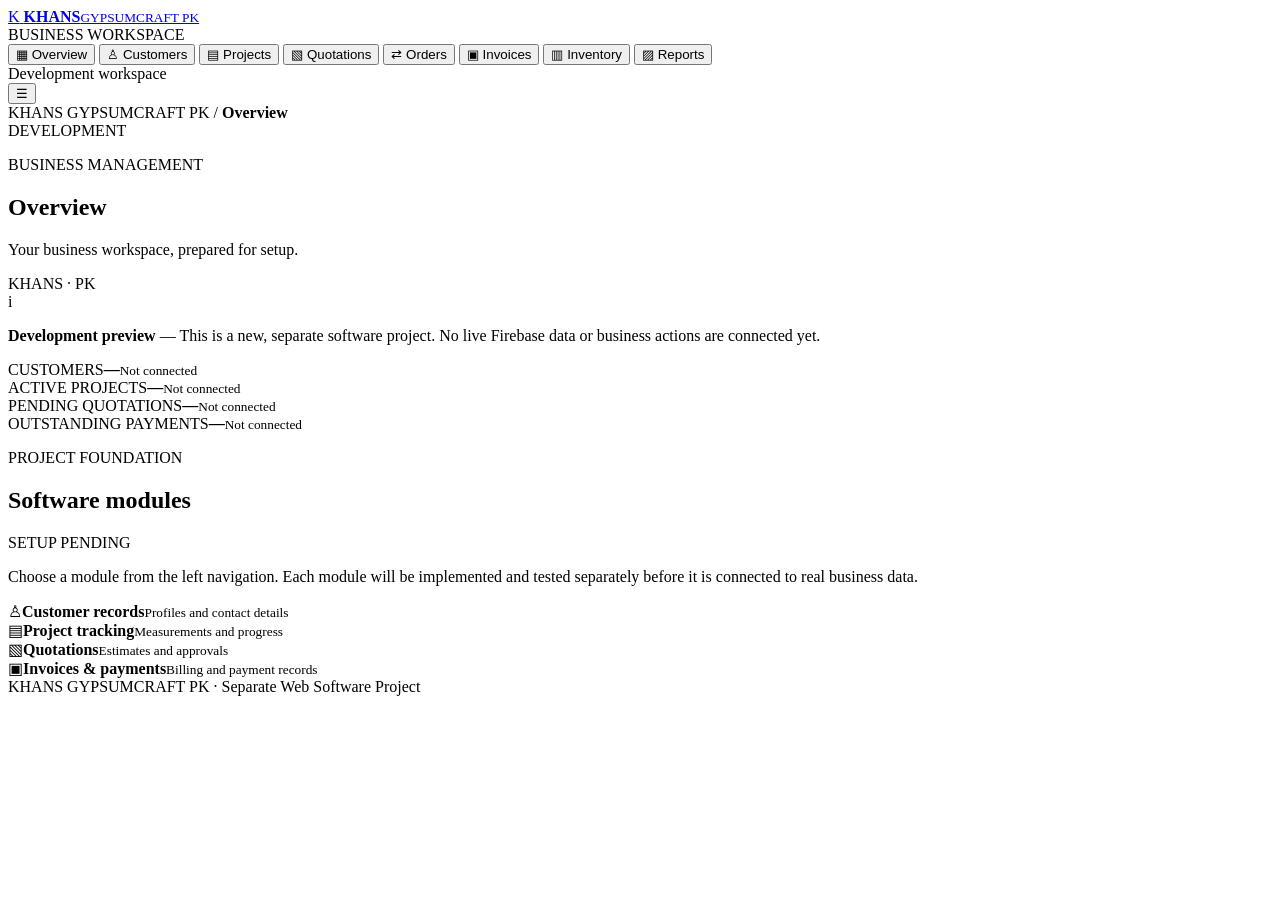
==== website-software/index.html @ 2fd50f18 "Add isolated web software dashboard shell" ====
<!doctype html>
<html lang="en">
<head>
  <meta charset="utf-8">
  <meta name="viewport" content="width=device-width,initial-scale=1">
  <meta name="theme-color" content="#171a21">
  <meta name="description" content="KHANS GYPSUMCRAFT PK business management software">
  <title>KHANS GYPSUMCRAFT PK — Business Software</title>
  <link rel="stylesheet" href="./styles.css">
</head>
<body>
  <div class="app-shell">
    <aside class="sidebar" id="sidebar">
      <a class="brand" href="./index.html" aria-label="KHANS GYPSUMCRAFT PK software home">
        <span class="brand-mark">K</span>
        <span><strong>KHANS</strong><small>GYPSUMCRAFT PK</small></span>
      </a>
      <div class="workspace-label">BUSINESS WORKSPACE</div>
      <nav class="navigation" aria-label="Main navigation">
        <button class="nav-item active" data-page="overview"><span>▦</span> Overview</button>
        <button class="nav-item" data-page="customers"><span>♙</span> Customers</button>
        <button class="nav-item" data-page="projects"><span>▤</span> Projects</button>
        <button class="nav-item" data-page="quotations"><span>▧</span> Quotations</button>
        <button class="nav-item" data-page="orders"><span>⇄</span> Orders</button>
        <button class="nav-item" data-page="invoices"><span>▣</span> Invoices</button>
        <button class="nav-item" data-page="inventory"><span>▥</span> Inventory</button>
        <button class="nav-item" data-page="reports"><span>▨</span> Reports</button>
      </nav>
      <div class="sidebar-footer">
        <span class="status-dot"></span>
        Development workspace
      </div>
    </aside>

    <main class="main-content">
      <header class="topbar">
        <button class="menu-button" id="menuButton" aria-label="Toggle navigation">☰</button>
        <div class="breadcrumb">KHANS GYPSUMCRAFT PK <span>/</span> <strong id="breadcrumbPage">Overview</strong></div>
        <div class="topbar-right"><span class="environment-tag">DEVELOPMENT</span></div>
      </header>

      <section class="page-content">
        <div class="page-heading">
          <div>
            <p class="eyebrow">BUSINESS MANAGEMENT</p>
            <h1 id="pageTitle">Overview</h1>
            <p class="subtitle" id="pageSubtitle">Your business workspace, prepared for setup.</p>
          </div>
          <div class="date-chip">KHANS · PK</div>
        </div>

        <div class="notice">
          <span class="notice-icon">i</span>
          <p><strong>Development preview</strong> — This is a new, separate software project. No live Firebase data or business actions are connected yet.</p>
        </div>

        <div class="metric-grid" id="overviewMetrics">
          <article class="metric-card"><span class="metric-label">CUSTOMERS</span><strong>—</strong><small>Not connected</small></article>
          <article class="metric-card"><span class="metric-label">ACTIVE PROJECTS</span><strong>—</strong><small>Not connected</small></article>
          <article class="metric-card"><span class="metric-label">PENDING QUOTATIONS</span><strong>—</strong><small>Not connected</small></article>
          <article class="metric-card"><span class="metric-label">OUTSTANDING PAYMENTS</span><strong>—</strong><small>Not connected</small></article>
        </div>

        <section class="panel">
          <div class="panel-heading">
            <div><p class="eyebrow">PROJECT FOUNDATION</p><h2 id="panelTitle">Software modules</h2></div>
            <span class="preview-label">SETUP PENDING</span>
          </div>
          <p class="panel-copy" id="panelCopy">Choose a module from the left navigation. Each module will be implemented and tested separately before it is connected to real business data.</p>
          <div class="module-grid" id="moduleGrid">
            <div class="module-tile"><span>♙</span><strong>Customer records</strong><small>Profiles and contact details</small></div>
            <div class="module-tile"><span>▤</span><strong>Project tracking</strong><small>Measurements and progress</small></div>
            <div class="module-tile"><span>▧</span><strong>Quotations</strong><small>Estimates and approvals</small></div>
            <div class="module-tile"><span>▣</span><strong>Invoices & payments</strong><small>Billing and payment records</small></div>
          </div>
        </section>

        <footer class="page-footer">KHANS GYPSUMCRAFT PK · Separate Web Software Project</footer>
      </section>
    </main>
  </div>
  <script src="./app.js"></script>
</body>
</html>
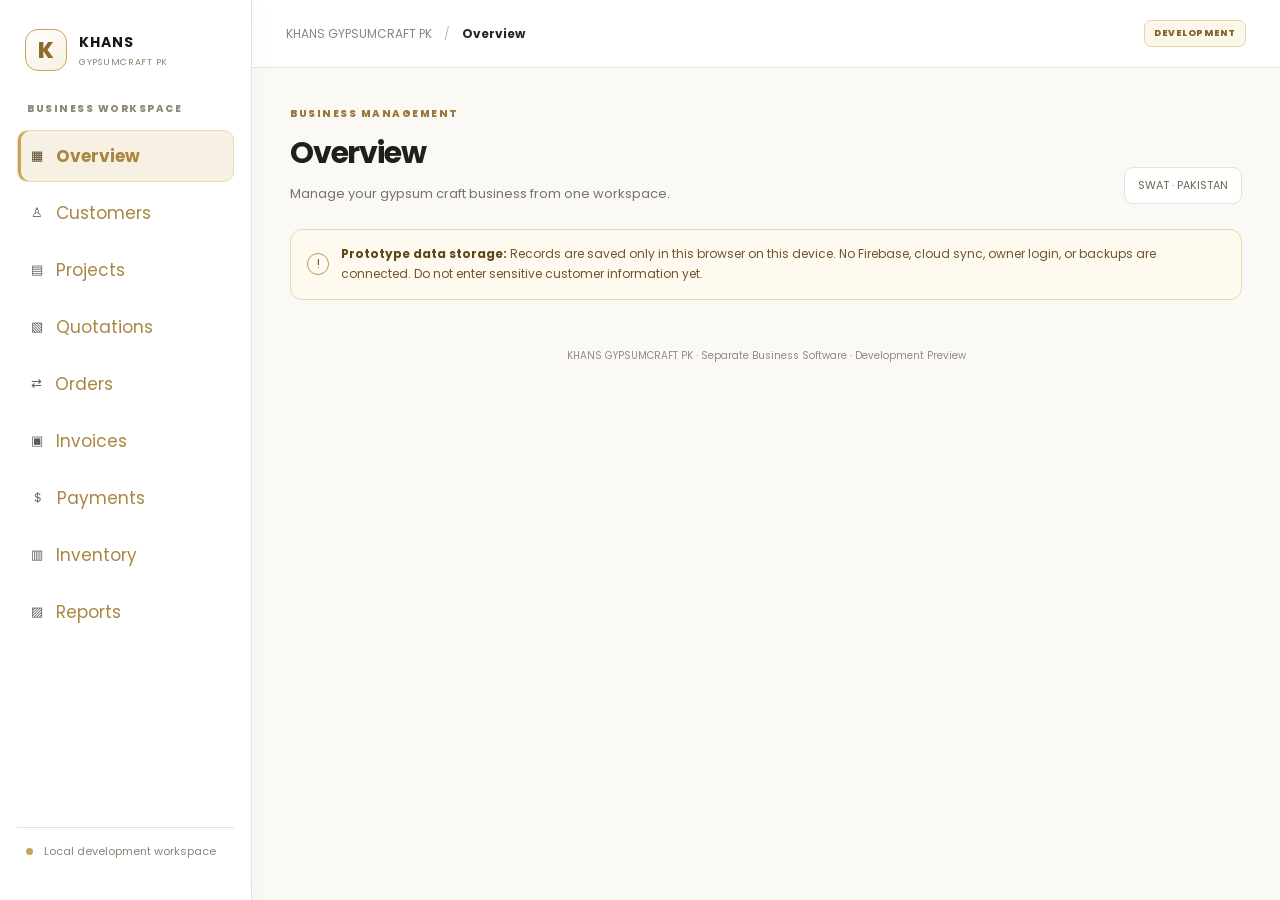
==== commit 67dc452f: "Build complete business workspace shell" ====
--- a/website-software/index.html
+++ b/website-software/index.html
@@ -1,84 +1,34 @@
 <!doctype html>
 <html lang="en">
 <head>
-  <meta charset="utf-8">
-  <meta name="viewport" content="width=device-width,initial-scale=1">
-  <meta name="theme-color" content="#171a21">
-  <meta name="description" content="KHANS GYPSUMCRAFT PK business management software">
-  <title>KHANS GYPSUMCRAFT PK — Business Software</title>
-  <link rel="stylesheet" href="./styles.css">
+<meta charset="utf-8"><meta name="viewport" content="width=device-width,initial-scale=1">
+<meta name="theme-color" content="#c8a45a"><meta name="description" content="KHANS GYPSUMCRAFT PK business management workspace">
+<title>KHANS GYPSUMCRAFT PK — Business Software</title><link rel="stylesheet" href="./styles.css">
 </head>
 <body>
-  <div class="app-shell">
-    <aside class="sidebar" id="sidebar">
-      <a class="brand" href="./index.html" aria-label="KHANS GYPSUMCRAFT PK software home">
-        <span class="brand-mark">K</span>
-        <span><strong>KHANS</strong><small>GYPSUMCRAFT PK</small></span>
-      </a>
-      <div class="workspace-label">BUSINESS WORKSPACE</div>
-      <nav class="navigation" aria-label="Main navigation">
-        <button class="nav-item active" data-page="overview"><span>▦</span> Overview</button>
-        <button class="nav-item" data-page="customers"><span>♙</span> Customers</button>
-        <button class="nav-item" data-page="projects"><span>▤</span> Projects</button>
-        <button class="nav-item" data-page="quotations"><span>▧</span> Quotations</button>
-        <button class="nav-item" data-page="orders"><span>⇄</span> Orders</button>
-        <button class="nav-item" data-page="invoices"><span>▣</span> Invoices</button>
-        <button class="nav-item" data-page="inventory"><span>▥</span> Inventory</button>
-        <button class="nav-item" data-page="reports"><span>▨</span> Reports</button>
-      </nav>
-      <div class="sidebar-footer">
-        <span class="status-dot"></span>
-        Development workspace
-      </div>
-    </aside>
-
-    <main class="main-content">
-      <header class="topbar">
-        <button class="menu-button" id="menuButton" aria-label="Toggle navigation">☰</button>
-        <div class="breadcrumb">KHANS GYPSUMCRAFT PK <span>/</span> <strong id="breadcrumbPage">Overview</strong></div>
-        <div class="topbar-right"><span class="environment-tag">DEVELOPMENT</span></div>
-      </header>
-
-      <section class="page-content">
-        <div class="page-heading">
-          <div>
-            <p class="eyebrow">BUSINESS MANAGEMENT</p>
-            <h1 id="pageTitle">Overview</h1>
-            <p class="subtitle" id="pageSubtitle">Your business workspace, prepared for setup.</p>
-          </div>
-          <div class="date-chip">KHANS · PK</div>
-        </div>
-
-        <div class="notice">
-          <span class="notice-icon">i</span>
-          <p><strong>Development preview</strong> — This is a new, separate software project. No live Firebase data or business actions are connected yet.</p>
-        </div>
-
-        <div class="metric-grid" id="overviewMetrics">
-          <article class="metric-card"><span class="metric-label">CUSTOMERS</span><strong>—</strong><small>Not connected</small></article>
-          <article class="metric-card"><span class="metric-label">ACTIVE PROJECTS</span><strong>—</strong><small>Not connected</small></article>
-          <article class="metric-card"><span class="metric-label">PENDING QUOTATIONS</span><strong>—</strong><small>Not connected</small></article>
-          <article class="metric-card"><span class="metric-label">OUTSTANDING PAYMENTS</span><strong>—</strong><small>Not connected</small></article>
-        </div>
-
-        <section class="panel">
-          <div class="panel-heading">
-            <div><p class="eyebrow">PROJECT FOUNDATION</p><h2 id="panelTitle">Software modules</h2></div>
-            <span class="preview-label">SETUP PENDING</span>
-          </div>
-          <p class="panel-copy" id="panelCopy">Choose a module from the left navigation. Each module will be implemented and tested separately before it is connected to real business data.</p>
-          <div class="module-grid" id="moduleGrid">
-            <div class="module-tile"><span>♙</span><strong>Customer records</strong><small>Profiles and contact details</small></div>
-            <div class="module-tile"><span>▤</span><strong>Project tracking</strong><small>Measurements and progress</small></div>
-            <div class="module-tile"><span>▧</span><strong>Quotations</strong><small>Estimates and approvals</small></div>
-            <div class="module-tile"><span>▣</span><strong>Invoices & payments</strong><small>Billing and payment records</small></div>
-          </div>
-        </section>
-
-        <footer class="page-footer">KHANS GYPSUMCRAFT PK · Separate Web Software Project</footer>
-      </section>
-    </main>
-  </div>
-  <script src="./app.js"></script>
-</body>
-</html>
+<div class="app-shell">
+<aside class="sidebar" id="sidebar">
+<a class="brand" href="./index.html"><span class="brand-mark">K</span><span><strong>KHANS</strong><small>GYPSUMCRAFT PK</small></span></a>
+<div class="workspace-label">BUSINESS WORKSPACE</div>
+<nav class="navigation" aria-label="Main navigation">
+<button class="nav-item active" data-page="overview">▦ <span>Overview</span></button>
+<button class="nav-item" data-page="customers">♙ <span>Customers</span></button>
+<button class="nav-item" data-page="projects">▤ <span>Projects</span></button>
+<button class="nav-item" data-page="quotations">▧ <span>Quotations</span></button>
+<button class="nav-item" data-page="orders">⇄ <span>Orders</span></button>
+<button class="nav-item" data-page="invoices">▣ <span>Invoices</span></button>
+<button class="nav-item" data-page="payments">＄ <span>Payments</span></button>
+<button class="nav-item" data-page="inventory">▥ <span>Inventory</span></button>
+<button class="nav-item" data-page="reports">▨ <span>Reports</span></button>
+</nav><div class="sidebar-footer"><span class="status-dot"></span> Local development workspace</div>
+</aside>
+<main class="main-content">
+<header class="topbar"><button class="menu-button" id="menuButton" aria-label="Toggle navigation">☰</button><div class="breadcrumb">KHANS GYPSUMCRAFT PK <span>/</span> <strong id="breadcrumbPage">Overview</strong></div><div class="topbar-right"><span class="environment-tag">DEVELOPMENT</span></div></header>
+<section class="page-content">
+<div class="page-heading"><div><p class="eyebrow">BUSINESS MANAGEMENT</p><h1 id="pageTitle">Overview</h1><p class="subtitle" id="pageSubtitle">Manage your gypsum craft business from one workspace.</p></div><div class="date-chip">SWAT · PAKISTAN</div></div>
+<div class="notice"><span class="notice-icon">!</span><p><strong>Prototype data storage:</strong> Records are saved only in this browser on this device. No Firebase, cloud sync, owner login, or backups are connected. Do not enter sensitive customer information yet.</p></div>
+<div id="pageBody"></div>
+<footer class="page-footer">KHANS GYPSUMCRAFT PK · Separate Business Software · Development Preview</footer>
+</section></main></div>
+<div class="modal-backdrop" id="modalBackdrop" hidden><section class="modal" role="dialog" aria-modal="true" aria-labelledby="modalTitle"><div class="modal-head"><h2 id="modalTitle">Add record</h2><button class="icon-button" id="closeModal" aria-label="Close">×</button></div><form id="recordForm"><div id="formFields" class="form-grid"></div><div class="form-actions"><button type="button" class="button secondary" id="cancelModal">Cancel</button><button type="submit" class="button primary">Save record</button></div></form></section></div>
+<script src="./app.js"></script></body></html>
--- a/website-software/styles.css
+++ b/website-software/styles.css
@@ -0,0 +1,56 @@
+@import url('https://fonts.googleapis.com/css2?family=Poppins:wght@400;500;600;700;800&display=swap');
+:root{font-family:'Poppins',Arial,sans-serif;color:#171717;background:#faf9f6;font-synthesis:none;text-rendering:optimizeLegibility;--gold:#c8a45a;--gold2:#ead39a;--line:#e8e1d4;--muted:#77736b;--ink:#171717;--paper:#fff;--shadow:0 14px 38px rgba(23,23,23,.07)}
+*{box-sizing:border-box}
+html,body{margin:0;min-width:320px;min-height:100%;background:#faf9f6}
+body{font-family:'Poppins',Arial,sans-serif}
+button,input,select,textarea{font:inherit}
+button{cursor:pointer}
+.app-shell{min-height:100vh}
+.sidebar{position:fixed;inset:0 auto 0 0;width:252px;padding:25px 17px;background:#fff;border-right:1px solid var(--line);display:flex;flex-direction:column;z-index:5;box-shadow:4px 0 24px rgba(23,23,23,.025)}
+.brand{display:flex;align-items:center;gap:12px;padding:4px 8px 30px;color:#171717;text-decoration:none}
+.brand-mark{width:42px;height:42px;display:grid;place-items:center;border:1px solid var(--gold);border-radius:13px;color:#8b6b2e;background:linear-gradient(145deg,#fff,#f7f0df);font-weight:800;font-size:22px}
+.brand strong,.brand small{display:block;letter-spacing:.08em}
+.brand strong{font-size:14px}.brand small{margin-top:3px;color:#8b8170;font-size:9px}
+.workspace-label,.eyebrow{font-size:10px;font-weight:800;letter-spacing:.15em;color:#9a7837}
+.workspace-label{padding:0 10px 13px;color:#918979}
+.navigation{display:grid;gap:5px}
+.nav-item{display:flex;align-items:center;gap:13px;width:100%;padding:12px 13px;border:1px solid transparent;border-radius:10px;background:transparent;color:#5f5b54;text-align:left;cursor:pointer;font-size:13px}
+.nav-item span{width:18px;text-align:center;font-size:17px;color:#a98743}
+.nav-item:hover,.nav-item.active{background:#f7f1e3;color:#4e3d1c;border-color:#eadbb7}
+.nav-item.active{box-shadow:inset 3px 0 var(--gold);font-weight:700}
+.sidebar-footer{margin-top:auto;padding:15px 9px;color:#8b8579;font-size:11px;border-top:1px solid var(--line)}
+.status-dot{display:inline-block;width:7px;height:7px;margin-right:8px;border-radius:50%;background:#c8a45a}
+.main-content{min-height:100vh;margin-left:252px}
+.topbar{height:68px;padding:0 34px;display:flex;align-items:center;justify-content:space-between;border-bottom:1px solid var(--line);background:#ffffffed;backdrop-filter:blur(12px);position:sticky;top:0;z-index:4}
+.breadcrumb{font-size:12px;color:#8b8579}.breadcrumb span{padding:0 9px;color:#c0b8a8}.breadcrumb strong{color:#29251e}
+.topbar-right{display:flex;align-items:center;gap:12px}
+.environment-tag,.preview-label{padding:6px 9px;border:1px solid #e5d4a8;border-radius:7px;color:#806126;background:#fbf7eb;font-size:9px;font-weight:800;letter-spacing:.1em}
+.menu-button{display:none;border:0;background:none;color:#29251e;font-size:20px}
+.page-content{max-width:1440px;margin:auto;padding:38px 38px 24px}
+.page-heading{display:flex;justify-content:space-between;align-items:end;gap:20px;margin-bottom:25px}
+.eyebrow{margin:0 0 9px}
+h1{margin:0;font-size:30px;letter-spacing:-.04em;color:#211f1a}
+.subtitle{margin:8px 0 0;color:#77736b;font-size:13px}
+.date-chip{padding:9px 13px;border:1px solid var(--line);border-radius:9px;color:#6f6552;background:#fff;font-size:11px}
+.notice{display:flex;align-items:center;gap:12px;padding:14px 16px;margin-bottom:22px;border:1px solid #ead9ae;border-radius:12px;background:#fffaf0;color:#6d572b}
+.notice-icon{flex:0 0 22px;width:22px;height:22px;display:grid;place-items:center;border:1px solid #b79852;border-radius:50%;font-size:12px}
+.notice p{margin:0;font-size:12px;line-height:1.7}.notice strong{color:#5e4618}
+.metric-grid{display:grid;grid-template-columns:repeat(4,minmax(0,1fr));gap:14px;margin-bottom:22px}
+.metric-card,.panel{border:1px solid var(--line);border-radius:14px;background:#fff;box-shadow:var(--shadow)}
+.metric-card{padding:18px}
+.metric-label{display:block;color:#898276;font-size:9px;font-weight:800;letter-spacing:.1em}
+.metric-card strong{display:block;margin:13px 0 5px;font-size:27px;color:#9b7838}
+.metric-card small{color:#898276;font-size:10px}
+.panel{padding:23px}
+.panel-heading{display:flex;align-items:center;justify-content:space-between;gap:15px}
+h2{margin:0;font-size:18px;color:#29251e}
+.panel-copy{max-width:760px;margin:13px 0 20px;color:#77736b;font-size:12px;line-height:1.8}
+.module-grid{display:grid;grid-template-columns:repeat(4,minmax(0,1fr));gap:12px}
+.module-tile{min-height:112px;padding:15px;border:1px solid #eee6d7;border-radius:12px;background:linear-gradient(145deg,#fff,#fdfbf6)}
+.module-tile span{display:block;margin-bottom:11px;color:#a98743;font-size:19px}
+.module-tile strong,.module-tile small{display:block}
+.module-tile strong{font-size:12px;color:#29251e}.module-tile small{margin-top:5px;color:#898276;font-size:10px}
+.page-footer{padding:26px 0 5px;color:#938c80;font-size:10px;text-align:center}
+@media(max-width:1050px){.metric-grid{grid-template-columns:repeat(2,minmax(0,1fr))}.module-grid{grid-template-columns:repeat(2,minmax(0,1fr))}}
+@media(max-width:700px){.sidebar{transform:translateX(-100%);transition:transform .2s ease;width:260px;box-shadow:10px 0 35px #17171722}.sidebar.open{transform:translateX(0)}.main-content{margin-left:0}.topbar{height:60px;padding:0 17px;justify-content:flex-start;gap:13px}.menu-button{display:block}.topbar-right{margin-left:auto}.page-content{padding:26px 17px}.page-heading{align-items:flex-start;flex-direction:column}h1{font-size:26px}.metric-grid{gap:9px}.metric-card{padding:14px}.metric-card strong{font-size:23px}.module-grid{grid-template-columns:1fr 1fr}.panel{padding:17px}}
+@media(max-width:390px){.module-grid{grid-template-columns:1fr}.metric-label{font-size:8px}}
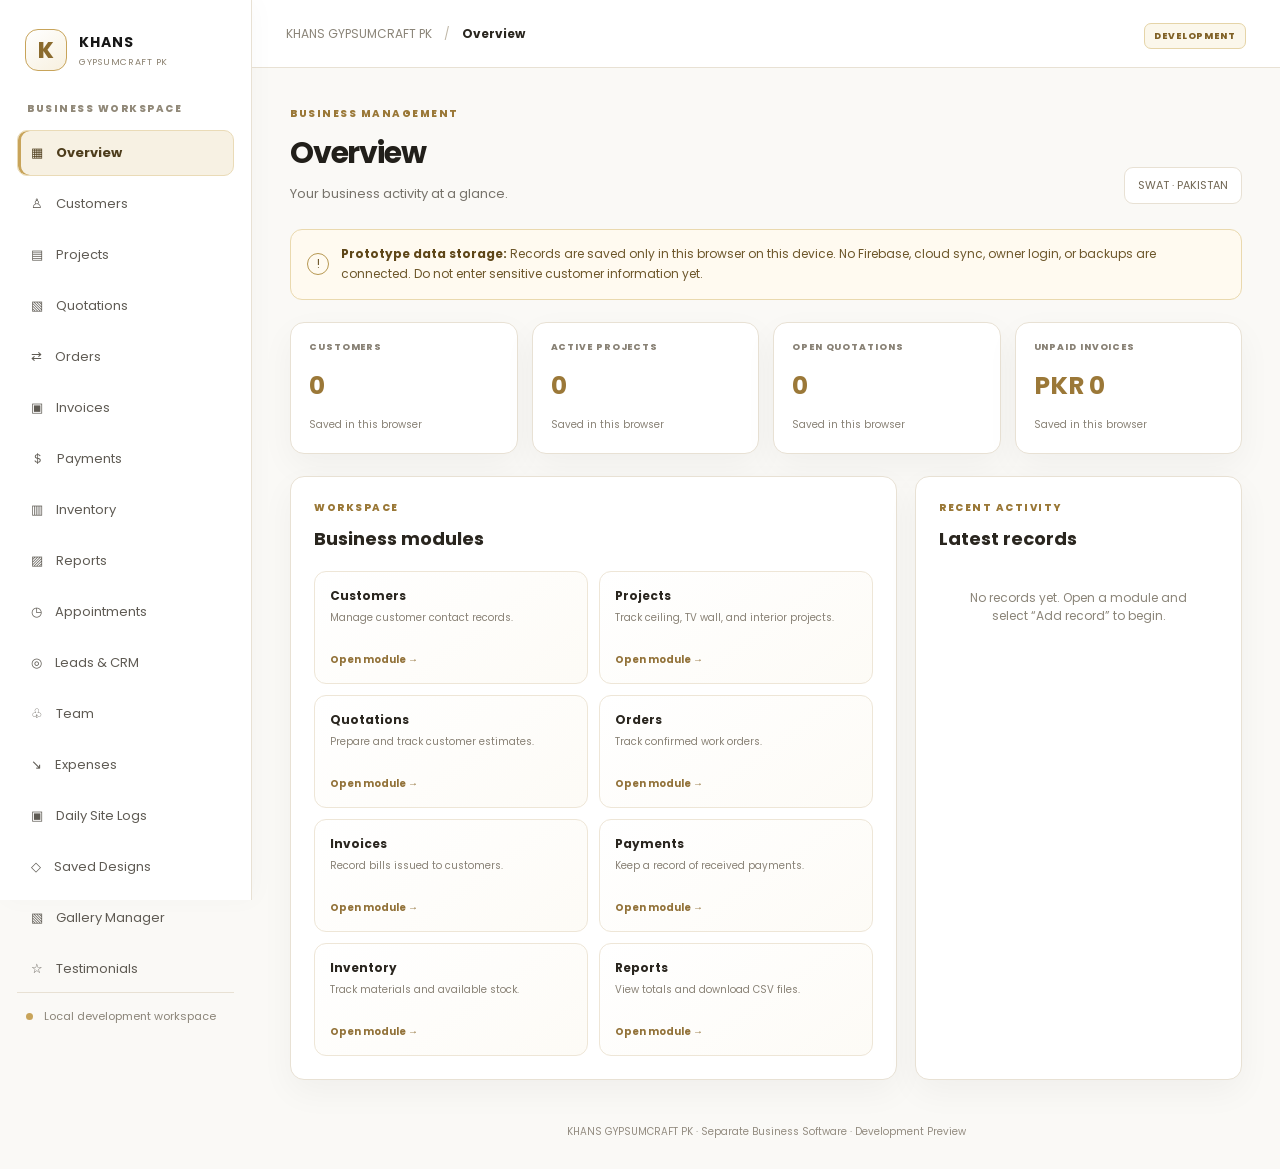
==== commit 048caac3: "Add remaining owner workspace navigation" ====
--- a/website-software/index.html
+++ b/website-software/index.html
@@ -20,6 +20,14 @@
 <button class="nav-item" data-page="payments">＄ <span>Payments</span></button>
 <button class="nav-item" data-page="inventory">▥ <span>Inventory</span></button>
 <button class="nav-item" data-page="reports">▨ <span>Reports</span></button>
+<button class="nav-item" data-page="appointments">◷ <span>Appointments</span></button>
+<button class="nav-item" data-page="leads">◎ <span>Leads & CRM</span></button>
+<button class="nav-item" data-page="team">♧ <span>Team</span></button>
+<button class="nav-item" data-page="expenses">↘ <span>Expenses</span></button>
+<button class="nav-item" data-page="dailyLogs">▣ <span>Daily Site Logs</span></button>
+<button class="nav-item" data-page="savedDesigns">◇ <span>Saved Designs</span></button>
+<button class="nav-item" data-page="gallery">▧ <span>Gallery Manager</span></button>
+<button class="nav-item" data-page="testimonials">☆ <span>Testimonials</span></button>
 </nav><div class="sidebar-footer"><span class="status-dot"></span> Local development workspace</div>
 </aside>
 <main class="main-content">
--- a/website-software/styles.css
+++ b/website-software/styles.css
@@ -1,56 +1,7 @@
 @import url('https://fonts.googleapis.com/css2?family=Poppins:wght@400;500;600;700;800&display=swap');
-:root{font-family:'Poppins',Arial,sans-serif;color:#171717;background:#faf9f6;font-synthesis:none;text-rendering:optimizeLegibility;--gold:#c8a45a;--gold2:#ead39a;--line:#e8e1d4;--muted:#77736b;--ink:#171717;--paper:#fff;--shadow:0 14px 38px rgba(23,23,23,.07)}
-*{box-sizing:border-box}
-html,body{margin:0;min-width:320px;min-height:100%;background:#faf9f6}
-body{font-family:'Poppins',Arial,sans-serif}
-button,input,select,textarea{font:inherit}
-button{cursor:pointer}
-.app-shell{min-height:100vh}
-.sidebar{position:fixed;inset:0 auto 0 0;width:252px;padding:25px 17px;background:#fff;border-right:1px solid var(--line);display:flex;flex-direction:column;z-index:5;box-shadow:4px 0 24px rgba(23,23,23,.025)}
-.brand{display:flex;align-items:center;gap:12px;padding:4px 8px 30px;color:#171717;text-decoration:none}
-.brand-mark{width:42px;height:42px;display:grid;place-items:center;border:1px solid var(--gold);border-radius:13px;color:#8b6b2e;background:linear-gradient(145deg,#fff,#f7f0df);font-weight:800;font-size:22px}
-.brand strong,.brand small{display:block;letter-spacing:.08em}
-.brand strong{font-size:14px}.brand small{margin-top:3px;color:#8b8170;font-size:9px}
-.workspace-label,.eyebrow{font-size:10px;font-weight:800;letter-spacing:.15em;color:#9a7837}
-.workspace-label{padding:0 10px 13px;color:#918979}
-.navigation{display:grid;gap:5px}
-.nav-item{display:flex;align-items:center;gap:13px;width:100%;padding:12px 13px;border:1px solid transparent;border-radius:10px;background:transparent;color:#5f5b54;text-align:left;cursor:pointer;font-size:13px}
-.nav-item span{width:18px;text-align:center;font-size:17px;color:#a98743}
-.nav-item:hover,.nav-item.active{background:#f7f1e3;color:#4e3d1c;border-color:#eadbb7}
-.nav-item.active{box-shadow:inset 3px 0 var(--gold);font-weight:700}
-.sidebar-footer{margin-top:auto;padding:15px 9px;color:#8b8579;font-size:11px;border-top:1px solid var(--line)}
-.status-dot{display:inline-block;width:7px;height:7px;margin-right:8px;border-radius:50%;background:#c8a45a}
-.main-content{min-height:100vh;margin-left:252px}
-.topbar{height:68px;padding:0 34px;display:flex;align-items:center;justify-content:space-between;border-bottom:1px solid var(--line);background:#ffffffed;backdrop-filter:blur(12px);position:sticky;top:0;z-index:4}
-.breadcrumb{font-size:12px;color:#8b8579}.breadcrumb span{padding:0 9px;color:#c0b8a8}.breadcrumb strong{color:#29251e}
-.topbar-right{display:flex;align-items:center;gap:12px}
-.environment-tag,.preview-label{padding:6px 9px;border:1px solid #e5d4a8;border-radius:7px;color:#806126;background:#fbf7eb;font-size:9px;font-weight:800;letter-spacing:.1em}
-.menu-button{display:none;border:0;background:none;color:#29251e;font-size:20px}
-.page-content{max-width:1440px;margin:auto;padding:38px 38px 24px}
-.page-heading{display:flex;justify-content:space-between;align-items:end;gap:20px;margin-bottom:25px}
-.eyebrow{margin:0 0 9px}
-h1{margin:0;font-size:30px;letter-spacing:-.04em;color:#211f1a}
-.subtitle{margin:8px 0 0;color:#77736b;font-size:13px}
-.date-chip{padding:9px 13px;border:1px solid var(--line);border-radius:9px;color:#6f6552;background:#fff;font-size:11px}
-.notice{display:flex;align-items:center;gap:12px;padding:14px 16px;margin-bottom:22px;border:1px solid #ead9ae;border-radius:12px;background:#fffaf0;color:#6d572b}
-.notice-icon{flex:0 0 22px;width:22px;height:22px;display:grid;place-items:center;border:1px solid #b79852;border-radius:50%;font-size:12px}
-.notice p{margin:0;font-size:12px;line-height:1.7}.notice strong{color:#5e4618}
-.metric-grid{display:grid;grid-template-columns:repeat(4,minmax(0,1fr));gap:14px;margin-bottom:22px}
-.metric-card,.panel{border:1px solid var(--line);border-radius:14px;background:#fff;box-shadow:var(--shadow)}
-.metric-card{padding:18px}
-.metric-label{display:block;color:#898276;font-size:9px;font-weight:800;letter-spacing:.1em}
-.metric-card strong{display:block;margin:13px 0 5px;font-size:27px;color:#9b7838}
-.metric-card small{color:#898276;font-size:10px}
-.panel{padding:23px}
-.panel-heading{display:flex;align-items:center;justify-content:space-between;gap:15px}
-h2{margin:0;font-size:18px;color:#29251e}
-.panel-copy{max-width:760px;margin:13px 0 20px;color:#77736b;font-size:12px;line-height:1.8}
-.module-grid{display:grid;grid-template-columns:repeat(4,minmax(0,1fr));gap:12px}
-.module-tile{min-height:112px;padding:15px;border:1px solid #eee6d7;border-radius:12px;background:linear-gradient(145deg,#fff,#fdfbf6)}
-.module-tile span{display:block;margin-bottom:11px;color:#a98743;font-size:19px}
-.module-tile strong,.module-tile small{display:block}
-.module-tile strong{font-size:12px;color:#29251e}.module-tile small{margin-top:5px;color:#898276;font-size:10px}
-.page-footer{padding:26px 0 5px;color:#938c80;font-size:10px;text-align:center}
-@media(max-width:1050px){.metric-grid{grid-template-columns:repeat(2,minmax(0,1fr))}.module-grid{grid-template-columns:repeat(2,minmax(0,1fr))}}
-@media(max-width:700px){.sidebar{transform:translateX(-100%);transition:transform .2s ease;width:260px;box-shadow:10px 0 35px #17171722}.sidebar.open{transform:translateX(0)}.main-content{margin-left:0}.topbar{height:60px;padding:0 17px;justify-content:flex-start;gap:13px}.menu-button{display:block}.topbar-right{margin-left:auto}.page-content{padding:26px 17px}.page-heading{align-items:flex-start;flex-direction:column}h1{font-size:26px}.metric-grid{gap:9px}.metric-card{padding:14px}.metric-card strong{font-size:23px}.module-grid{grid-template-columns:1fr 1fr}.panel{padding:17px}}
-@media(max-width:390px){.module-grid{grid-template-columns:1fr}.metric-label{font-size:8px}}
+:root{font-family:Poppins,Arial,sans-serif;color:#211f1a;background:#faf9f6;font-synthesis:none;text-rendering:optimizeLegibility;--gold:#c8a45a;--line:#e8e1d4;--muted:#817b70;--ink:#211f1a;--paper:#fff;--shadow:0 12px 34px #1717170b}
+*{box-sizing:border-box}html,body{margin:0;min-width:320px;min-height:100%;background:#faf9f6}body{font-family:Poppins,Arial,sans-serif}button,input,select,textarea{font:inherit}button{cursor:pointer}.app-shell{min-height:100vh}
+.sidebar{position:fixed;inset:0 auto 0 0;width:252px;padding:25px 17px;background:#fff;border-right:1px solid var(--line);display:flex;flex-direction:column;z-index:5;box-shadow:4px 0 24px #17171706}.brand{display:flex;align-items:center;gap:12px;padding:4px 8px 30px;color:#171717;text-decoration:none}.brand-mark{width:42px;height:42px;display:grid;place-items:center;border:1px solid var(--gold);border-radius:13px;color:#8b6b2e;background:linear-gradient(145deg,#fff,#f7f0df);font-weight:800;font-size:22px}.brand strong,.brand small{display:block;letter-spacing:.08em}.brand strong{font-size:14px}.brand small{margin-top:3px;color:#8b8170;font-size:9px}.workspace-label,.eyebrow{font-size:10px;font-weight:800;letter-spacing:.15em;color:#9a7837}.workspace-label{padding:0 10px 13px;color:#918979}.navigation{display:grid;gap:5px}.nav-item{display:flex;align-items:center;gap:13px;width:100%;padding:12px 13px;border:1px solid transparent;border-radius:10px;background:transparent;color:#5f5b54;text-align:left;font-size:13px}.nav-item>span{font-size:13px}.nav-item:hover,.nav-item.active{background:#f7f1e3;color:#4e3d1c;border-color:#eadbb7}.nav-item.active{box-shadow:inset 3px 0 var(--gold);font-weight:700}.sidebar-footer{margin-top:auto;padding:15px 9px;color:#8b8579;font-size:11px;border-top:1px solid var(--line)}.status-dot{display:inline-block;width:7px;height:7px;margin-right:8px;border-radius:50%;background:#c8a45a}
+.main-content{min-height:100vh;margin-left:252px}.topbar{height:68px;padding:0 34px;display:flex;align-items:center;justify-content:space-between;border-bottom:1px solid var(--line);background:#ffffffed;backdrop-filter:blur(12px);position:sticky;top:0;z-index:4}.breadcrumb{font-size:12px;color:#8b8579}.breadcrumb span{padding:0 9px;color:#c0b8a8}.breadcrumb strong{color:#29251e}.environment-tag,.preview-label{padding:6px 9px;border:1px solid #e5d4a8;border-radius:7px;color:#806126;background:#fbf7eb;font-size:9px;font-weight:800;letter-spacing:.1em}.menu-button{display:none;border:0;background:none;color:#29251e;font-size:20px}.page-content{max-width:1500px;margin:auto;padding:38px 38px 24px}.page-heading{display:flex;justify-content:space-between;align-items:end;gap:20px;margin-bottom:25px}.eyebrow{margin:0 0 9px}h1{margin:0;font-size:30px;letter-spacing:-.04em;color:#211f1a}.subtitle{margin:8px 0 0;color:#77736b;font-size:13px}.date-chip{padding:9px 13px;border:1px solid var(--line);border-radius:9px;color:#6f6552;background:#fff;font-size:11px}.notice{display:flex;align-items:center;gap:12px;padding:14px 16px;margin-bottom:22px;border:1px solid #ead9ae;border-radius:12px;background:#fffaf0;color:#6d572b}.notice-icon{flex:0 0 22px;width:22px;height:22px;display:grid;place-items:center;border:1px solid #b79852;border-radius:50%;font-size:12px}.notice p{margin:0;font-size:12px;line-height:1.7}.notice strong{color:#5e4618}.metric-grid{display:grid;grid-template-columns:repeat(4,minmax(0,1fr));gap:14px;margin-bottom:22px}.metric-card,.panel{border:1px solid var(--line);border-radius:14px;background:#fff;box-shadow:var(--shadow)}.metric-card{padding:18px}.metric-label{display:block;color:#898276;font-size:9px;font-weight:800;letter-spacing:.1em}.metric-card strong{display:block;margin:13px 0 5px;font-size:25px;color:#9b7838;overflow-wrap:anywhere}.metric-card small{color:#898276;font-size:10px}.panel{padding:23px;margin-bottom:18px}.panel-heading,.toolbar{display:flex;align-items:center;justify-content:space-between;gap:15px}h2{margin:0;font-size:18px;color:#29251e}.panel-copy{max-width:760px;margin:9px 0 0;color:#77736b;font-size:12px;line-height:1.8}.content-grid{display:grid;grid-template-columns:1.3fr .7fr;gap:18px}.quick-grid{display:grid;grid-template-columns:repeat(2,minmax(0,1fr));gap:11px;margin-top:19px}.quick-tile{text-align:left;padding:15px;border:1px solid #eee6d7;border-radius:12px;background:linear-gradient(145deg,#fff,#fdfbf6);color:#29251e}.quick-tile b,.quick-tile small,.quick-tile span{display:block}.quick-tile b{font-size:12px}.quick-tile small{min-height:32px;margin-top:5px;color:#898276;font-size:10px;line-height:1.6}.quick-tile span{margin-top:10px;color:#927239;font-size:10px;font-weight:700}.quick-tile:hover{border-color:#d7bd80;transform:translateY(-1px)}.recent-list{margin-top:13px}.recent-row{display:grid;grid-template-columns:90px 1fr auto;gap:9px;align-items:center;padding:12px 0;border-bottom:1px solid #f0ece4;font-size:10px}.recent-row span,.recent-row small{color:#898276}.recent-row strong{font-size:11px;overflow-wrap:anywhere}.empty-state{text-align:center;padding:25px 12px;color:#8b8579;font-size:12px}.toolbar{align-items:flex-end;margin-bottom:17px}.toolbar-actions{display:flex;flex-wrap:wrap;gap:8px;justify-content:flex-end}.search-input{width:190px;padding:10px 12px;border:1px solid var(--line);border-radius:9px;background:#fff;font-size:11px}.button{border:1px solid transparent;border-radius:9px;padding:10px 13px;font-size:11px;font-weight:700}.button.primary{background:#b99349;color:#fff}.button.primary:hover{background:#9f7935}.button.secondary{background:#fff;border-color:var(--line);color:#625a4d}.table-wrap{width:100%;overflow:auto;border:1px solid #eee9df;border-radius:10px}table{width:100%;border-collapse:collapse;min-width:650px;text-align:left}th{padding:12px 13px;background:#faf8f3;color:#827966;font-size:9px;letter-spacing:.08em;text-transform:uppercase;white-space:nowrap}td{padding:12px 13px;border-top:1px solid #f0ece4;color:#49443b;font-size:11px;max-width:240px;overflow-wrap:anywhere}.row-actions{display:flex;gap:10px;white-space:nowrap}.text-button{padding:3px 0;border:0;background:none;color:#8b6b2e;font-size:10px;font-weight:700}.text-button.danger{color:#b34e43}.muted{color:#b8b1a4}.status-pill{display:inline-block;padding:4px 8px;border-radius:20px;background:#f7f1e3;color:#785c25;font-size:9px;white-space:nowrap}.table-foot{display:flex;justify-content:space-between;align-items:center;padding-top:12px;color:#898276;font-size:10px}.report-grid{display:grid;grid-template-columns:repeat(3,minmax(0,1fr));gap:12px;margin:22px 0}.report-card{padding:17px;border:1px solid #eee6d7;border-radius:11px;background:#fdfbf7}.report-card span,.report-card strong{display:block}.report-card span{color:#817b70;font-size:10px}.report-card strong{margin-top:8px;color:#8e6d31;font-size:19px;overflow-wrap:anywhere}.section-title{margin:25px 0 10px;font-size:14px}.export-list>div{display:flex;justify-content:space-between;align-items:center;padding:12px 2px;border-bottom:1px solid #f0ece4;font-size:11px}.help-note{margin-top:18px;color:#898276;font-size:10px;line-height:1.7}.page-footer{padding:26px 0 5px;color:#938c80;font-size:10px;text-align:center}
+.modal-backdrop{position:fixed;inset:0;z-index:20;display:grid;place-items:center;padding:18px;background:#16130f88}.modal-backdrop[hidden]{display:none}.modal{width:min(680px,100%);max-height:90vh;overflow:auto;padding:23px;border-radius:16px;background:#fff;box-shadow:0 25px 90px #0004}.modal-head{display:flex;justify-content:space-between;align-items:center;margin-bottom:19px}.modal-head h2{font-size:18px}.icon-button{width:32px;height:32px;border:1px solid var(--line);border-radius:8px;background:#fff;color:#514a3d;font-size:22px}.form-grid{display:grid;grid-template-columns:repeat(2,minmax(0,1fr));gap:13px}.form-grid label{display:flex;flex-direction:column;gap:6px;color:#665e50;font-size:10px;font-weight:600}.form-grid label em{display:inline;color:#b34e43;font-style:normal}.form-grid input,.form-grid select,.form-grid textarea{width:100%;min-height:40px;padding:10px;border:1px solid #e7e0d4;border-radius:8px;background:#fff;color:#28251f;font-size:11px}.form-grid textarea{min-height:82px;resize:vertical}.form-grid label:has(textarea){grid-column:1/-1}.form-actions{display:flex;justify-content:flex-end;gap:9px;margin-top:20px}.modal-open{overflow:hidden}
+@media(max-width:1100px){.metric-grid{grid-template-columns:repeat(2,minmax(0,1fr))}.content-grid{grid-template-columns:1fr}.report-grid{grid-template-columns:repeat(2,minmax(0,1fr))}.toolbar{align-items:flex-start;flex-direction:column}.toolbar-actions{justify-content:flex-start}}@media(max-width:700px){.sidebar{transform:translateX(-100%);transition:transform .2s ease;width:260px;box-shadow:10px 0 35px #17171722}.sidebar.open{transform:translateX(0)}.main-content{margin-left:0}.topbar{height:60px;padding:0 17px;justify-content:flex-start;gap:13px}.menu-button{display:block}.topbar-right{margin-left:auto}.page-content{padding:26px 17px}.page-heading{align-items:flex-start;flex-direction:column}h1{font-size:26px}.metric-grid{gap:9px}.metric-card{padding:14px}.metric-card strong{font-size:21px}.panel{padding:17px}.quick-grid{gap:8px}.search-input{width:100%}.toolbar-actions{width:100%}.toolbar-actions .button{flex:1}.form-grid{grid-template-columns:1fr}.report-grid{grid-template-columns:1fr 1fr}.recent-row{grid-template-columns:70px 1fr}.recent-row small{grid-column:2}.breadcrumb{font-size:10px}}@media(max-width:390px){.quick-grid,.report-grid{grid-template-columns:1fr}.metric-label{font-size:8px}}
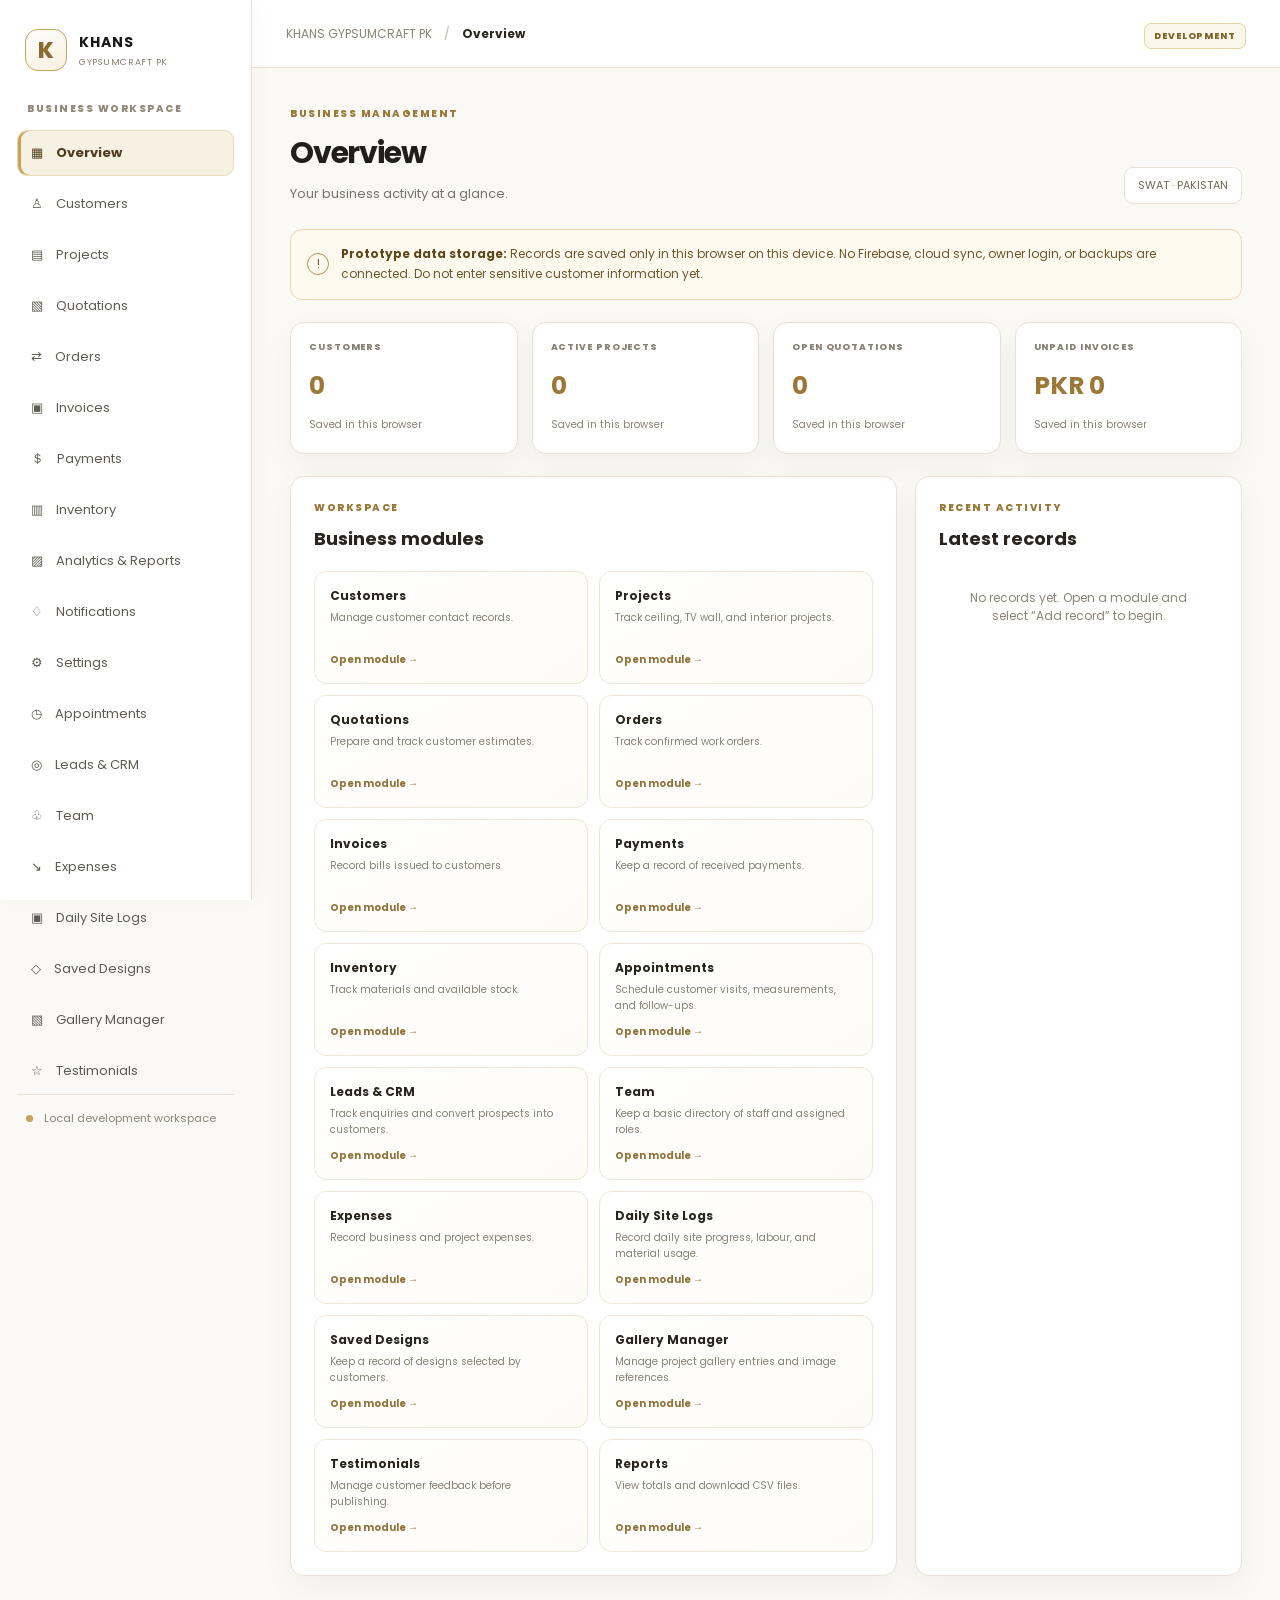
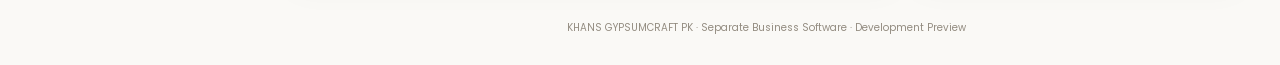
==== commit 753dc823: "Add settings and notifications navigation" ====
--- a/website-software/index.html
+++ b/website-software/index.html
@@ -19,7 +19,9 @@
 <button class="nav-item" data-page="invoices">▣ <span>Invoices</span></button>
 <button class="nav-item" data-page="payments">＄ <span>Payments</span></button>
 <button class="nav-item" data-page="inventory">▥ <span>Inventory</span></button>
-<button class="nav-item" data-page="reports">▨ <span>Reports</span></button>
+<button class="nav-item" data-page="reports">▨ <span>Analytics & Reports</span></button>
+<button class="nav-item" data-page="notifications">♢ <span>Notifications</span></button>
+<button class="nav-item" data-page="settings">⚙ <span>Settings</span></button>
 <button class="nav-item" data-page="appointments">◷ <span>Appointments</span></button>
 <button class="nav-item" data-page="leads">◎ <span>Leads & CRM</span></button>
 <button class="nav-item" data-page="team">♧ <span>Team</span></button>
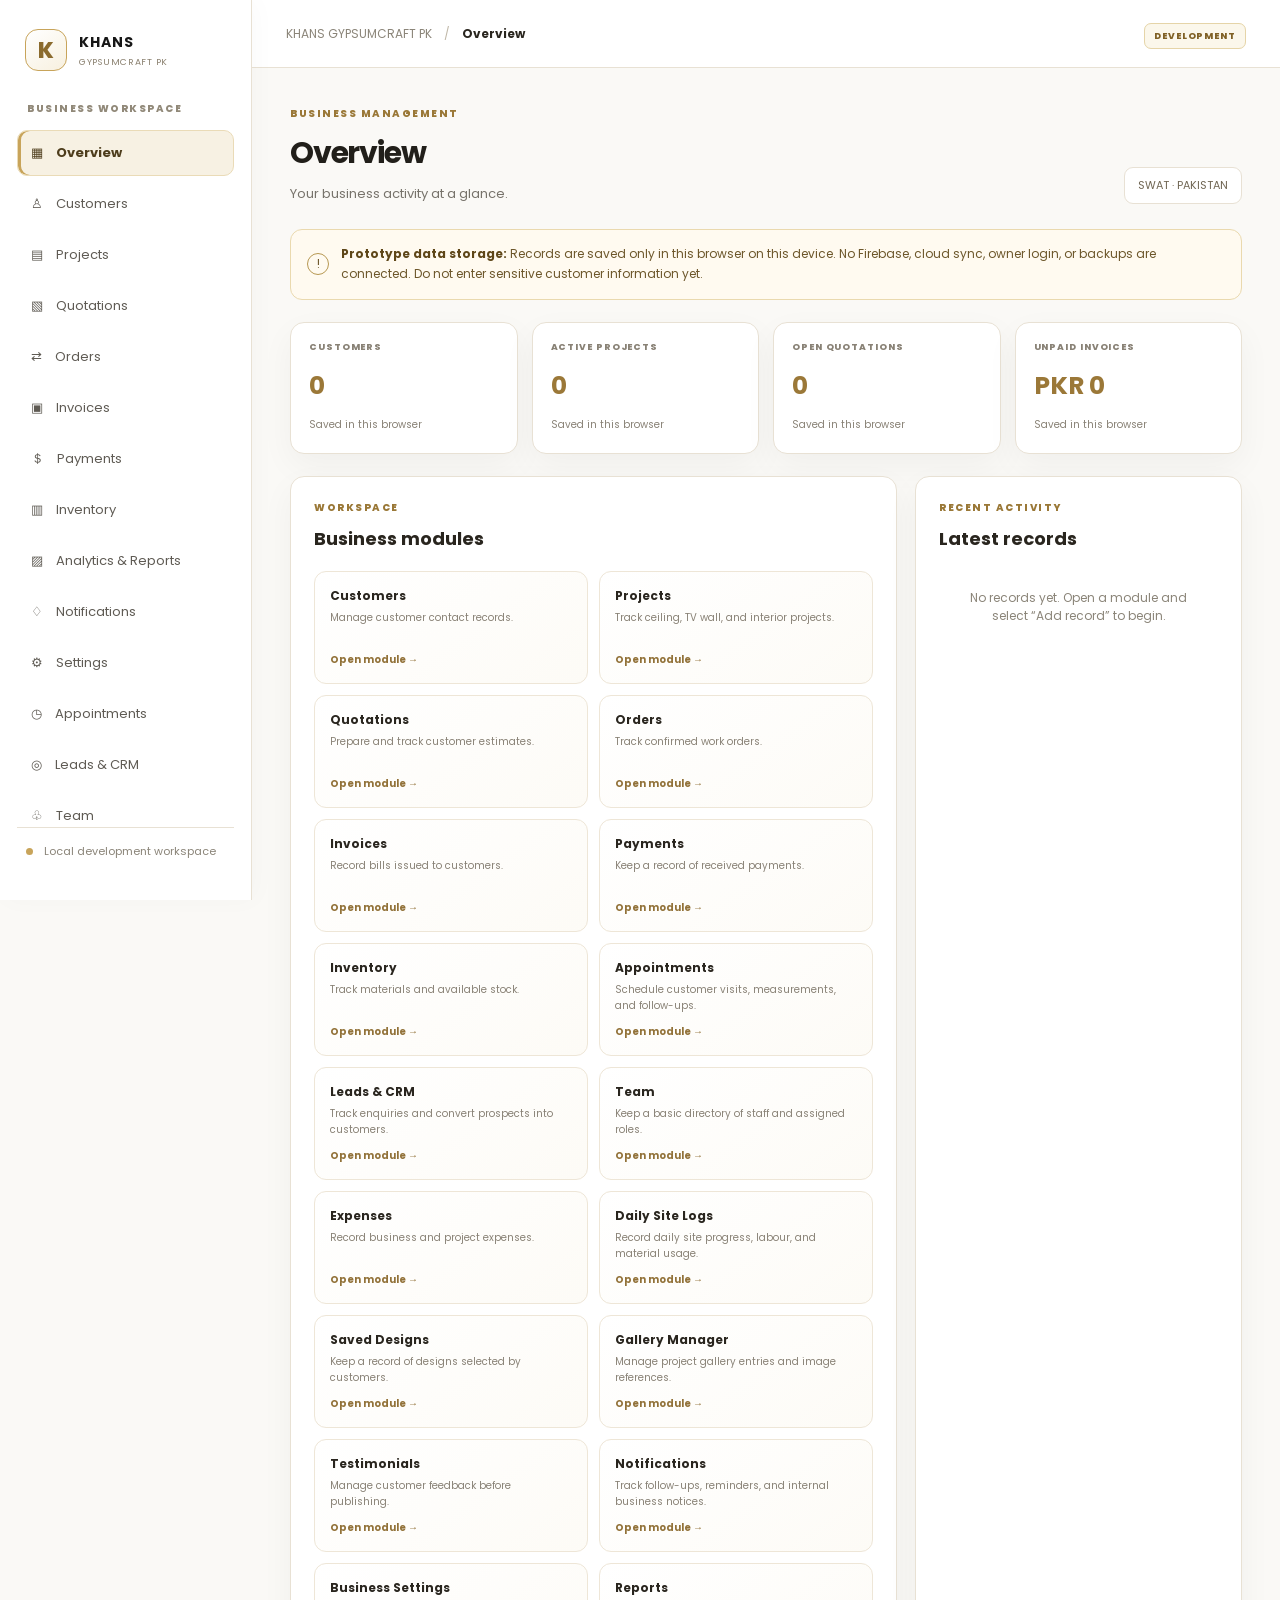
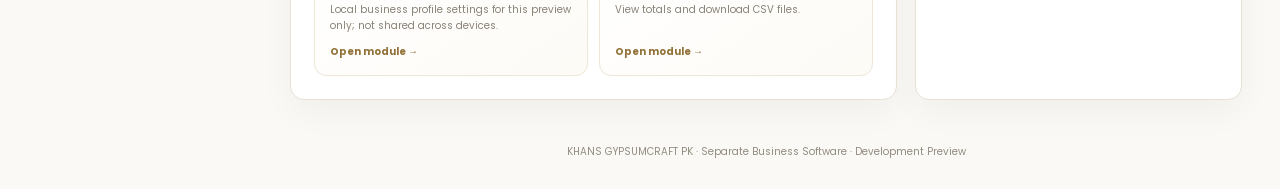
==== commit fb0a6e69: "Add installable PWA manifest and service worker registration" ====
--- a/website-software/index.html
+++ b/website-software/index.html
@@ -3,7 +3,7 @@
 <head>
 <meta charset="utf-8"><meta name="viewport" content="width=device-width,initial-scale=1">
 <meta name="theme-color" content="#c8a45a"><meta name="description" content="KHANS GYPSUMCRAFT PK business management workspace">
-<title>KHANS GYPSUMCRAFT PK — Business Software</title><link rel="stylesheet" href="./styles.css">
+<title>KHANS GYPSUMCRAFT PK — Business Software</title><link rel="manifest" href="./manifest.json"><link rel="stylesheet" href="./styles.css">
 </head>
 <body>
 <div class="app-shell">
@@ -41,4 +41,4 @@
 <footer class="page-footer">KHANS GYPSUMCRAFT PK · Separate Business Software · Development Preview</footer>
 </section></main></div>
 <div class="modal-backdrop" id="modalBackdrop" hidden><section class="modal" role="dialog" aria-modal="true" aria-labelledby="modalTitle"><div class="modal-head"><h2 id="modalTitle">Add record</h2><button class="icon-button" id="closeModal" aria-label="Close">×</button></div><form id="recordForm"><div id="formFields" class="form-grid"></div><div class="form-actions"><button type="button" class="button secondary" id="cancelModal">Cancel</button><button type="submit" class="button primary">Save record</button></div></form></section></div>
-<script src="./app.js"></script></body></html>+<script src="./app.js"></script><script>if("serviceWorker" in navigator && location.protocol!=="file:"){window.addEventListener("load",()=>navigator.serviceWorker.register("./sw.js").catch(()=>{}));}</script></body></html>
--- a/website-software/styles.css
+++ b/website-software/styles.css
@@ -5,3 +5,6 @@
 .main-content{min-height:100vh;margin-left:252px}.topbar{height:68px;padding:0 34px;display:flex;align-items:center;justify-content:space-between;border-bottom:1px solid var(--line);background:#ffffffed;backdrop-filter:blur(12px);position:sticky;top:0;z-index:4}.breadcrumb{font-size:12px;color:#8b8579}.breadcrumb span{padding:0 9px;color:#c0b8a8}.breadcrumb strong{color:#29251e}.environment-tag,.preview-label{padding:6px 9px;border:1px solid #e5d4a8;border-radius:7px;color:#806126;background:#fbf7eb;font-size:9px;font-weight:800;letter-spacing:.1em}.menu-button{display:none;border:0;background:none;color:#29251e;font-size:20px}.page-content{max-width:1500px;margin:auto;padding:38px 38px 24px}.page-heading{display:flex;justify-content:space-between;align-items:end;gap:20px;margin-bottom:25px}.eyebrow{margin:0 0 9px}h1{margin:0;font-size:30px;letter-spacing:-.04em;color:#211f1a}.subtitle{margin:8px 0 0;color:#77736b;font-size:13px}.date-chip{padding:9px 13px;border:1px solid var(--line);border-radius:9px;color:#6f6552;background:#fff;font-size:11px}.notice{display:flex;align-items:center;gap:12px;padding:14px 16px;margin-bottom:22px;border:1px solid #ead9ae;border-radius:12px;background:#fffaf0;color:#6d572b}.notice-icon{flex:0 0 22px;width:22px;height:22px;display:grid;place-items:center;border:1px solid #b79852;border-radius:50%;font-size:12px}.notice p{margin:0;font-size:12px;line-height:1.7}.notice strong{color:#5e4618}.metric-grid{display:grid;grid-template-columns:repeat(4,minmax(0,1fr));gap:14px;margin-bottom:22px}.metric-card,.panel{border:1px solid var(--line);border-radius:14px;background:#fff;box-shadow:var(--shadow)}.metric-card{padding:18px}.metric-label{display:block;color:#898276;font-size:9px;font-weight:800;letter-spacing:.1em}.metric-card strong{display:block;margin:13px 0 5px;font-size:25px;color:#9b7838;overflow-wrap:anywhere}.metric-card small{color:#898276;font-size:10px}.panel{padding:23px;margin-bottom:18px}.panel-heading,.toolbar{display:flex;align-items:center;justify-content:space-between;gap:15px}h2{margin:0;font-size:18px;color:#29251e}.panel-copy{max-width:760px;margin:9px 0 0;color:#77736b;font-size:12px;line-height:1.8}.content-grid{display:grid;grid-template-columns:1.3fr .7fr;gap:18px}.quick-grid{display:grid;grid-template-columns:repeat(2,minmax(0,1fr));gap:11px;margin-top:19px}.quick-tile{text-align:left;padding:15px;border:1px solid #eee6d7;border-radius:12px;background:linear-gradient(145deg,#fff,#fdfbf6);color:#29251e}.quick-tile b,.quick-tile small,.quick-tile span{display:block}.quick-tile b{font-size:12px}.quick-tile small{min-height:32px;margin-top:5px;color:#898276;font-size:10px;line-height:1.6}.quick-tile span{margin-top:10px;color:#927239;font-size:10px;font-weight:700}.quick-tile:hover{border-color:#d7bd80;transform:translateY(-1px)}.recent-list{margin-top:13px}.recent-row{display:grid;grid-template-columns:90px 1fr auto;gap:9px;align-items:center;padding:12px 0;border-bottom:1px solid #f0ece4;font-size:10px}.recent-row span,.recent-row small{color:#898276}.recent-row strong{font-size:11px;overflow-wrap:anywhere}.empty-state{text-align:center;padding:25px 12px;color:#8b8579;font-size:12px}.toolbar{align-items:flex-end;margin-bottom:17px}.toolbar-actions{display:flex;flex-wrap:wrap;gap:8px;justify-content:flex-end}.search-input{width:190px;padding:10px 12px;border:1px solid var(--line);border-radius:9px;background:#fff;font-size:11px}.button{border:1px solid transparent;border-radius:9px;padding:10px 13px;font-size:11px;font-weight:700}.button.primary{background:#b99349;color:#fff}.button.primary:hover{background:#9f7935}.button.secondary{background:#fff;border-color:var(--line);color:#625a4d}.table-wrap{width:100%;overflow:auto;border:1px solid #eee9df;border-radius:10px}table{width:100%;border-collapse:collapse;min-width:650px;text-align:left}th{padding:12px 13px;background:#faf8f3;color:#827966;font-size:9px;letter-spacing:.08em;text-transform:uppercase;white-space:nowrap}td{padding:12px 13px;border-top:1px solid #f0ece4;color:#49443b;font-size:11px;max-width:240px;overflow-wrap:anywhere}.row-actions{display:flex;gap:10px;white-space:nowrap}.text-button{padding:3px 0;border:0;background:none;color:#8b6b2e;font-size:10px;font-weight:700}.text-button.danger{color:#b34e43}.muted{color:#b8b1a4}.status-pill{display:inline-block;padding:4px 8px;border-radius:20px;background:#f7f1e3;color:#785c25;font-size:9px;white-space:nowrap}.table-foot{display:flex;justify-content:space-between;align-items:center;padding-top:12px;color:#898276;font-size:10px}.report-grid{display:grid;grid-template-columns:repeat(3,minmax(0,1fr));gap:12px;margin:22px 0}.report-card{padding:17px;border:1px solid #eee6d7;border-radius:11px;background:#fdfbf7}.report-card span,.report-card strong{display:block}.report-card span{color:#817b70;font-size:10px}.report-card strong{margin-top:8px;color:#8e6d31;font-size:19px;overflow-wrap:anywhere}.section-title{margin:25px 0 10px;font-size:14px}.export-list>div{display:flex;justify-content:space-between;align-items:center;padding:12px 2px;border-bottom:1px solid #f0ece4;font-size:11px}.help-note{margin-top:18px;color:#898276;font-size:10px;line-height:1.7}.page-footer{padding:26px 0 5px;color:#938c80;font-size:10px;text-align:center}
 .modal-backdrop{position:fixed;inset:0;z-index:20;display:grid;place-items:center;padding:18px;background:#16130f88}.modal-backdrop[hidden]{display:none}.modal{width:min(680px,100%);max-height:90vh;overflow:auto;padding:23px;border-radius:16px;background:#fff;box-shadow:0 25px 90px #0004}.modal-head{display:flex;justify-content:space-between;align-items:center;margin-bottom:19px}.modal-head h2{font-size:18px}.icon-button{width:32px;height:32px;border:1px solid var(--line);border-radius:8px;background:#fff;color:#514a3d;font-size:22px}.form-grid{display:grid;grid-template-columns:repeat(2,minmax(0,1fr));gap:13px}.form-grid label{display:flex;flex-direction:column;gap:6px;color:#665e50;font-size:10px;font-weight:600}.form-grid label em{display:inline;color:#b34e43;font-style:normal}.form-grid input,.form-grid select,.form-grid textarea{width:100%;min-height:40px;padding:10px;border:1px solid #e7e0d4;border-radius:8px;background:#fff;color:#28251f;font-size:11px}.form-grid textarea{min-height:82px;resize:vertical}.form-grid label:has(textarea){grid-column:1/-1}.form-actions{display:flex;justify-content:flex-end;gap:9px;margin-top:20px}.modal-open{overflow:hidden}
 @media(max-width:1100px){.metric-grid{grid-template-columns:repeat(2,minmax(0,1fr))}.content-grid{grid-template-columns:1fr}.report-grid{grid-template-columns:repeat(2,minmax(0,1fr))}.toolbar{align-items:flex-start;flex-direction:column}.toolbar-actions{justify-content:flex-start}}@media(max-width:700px){.sidebar{transform:translateX(-100%);transition:transform .2s ease;width:260px;box-shadow:10px 0 35px #17171722}.sidebar.open{transform:translateX(0)}.main-content{margin-left:0}.topbar{height:60px;padding:0 17px;justify-content:flex-start;gap:13px}.menu-button{display:block}.topbar-right{margin-left:auto}.page-content{padding:26px 17px}.page-heading{align-items:flex-start;flex-direction:column}h1{font-size:26px}.metric-grid{gap:9px}.metric-card{padding:14px}.metric-card strong{font-size:21px}.panel{padding:17px}.quick-grid{gap:8px}.search-input{width:100%}.toolbar-actions{width:100%}.toolbar-actions .button{flex:1}.form-grid{grid-template-columns:1fr}.report-grid{grid-template-columns:1fr 1fr}.recent-row{grid-template-columns:70px 1fr}.recent-row small{grid-column:2}.breadcrumb{font-size:10px}}@media(max-width:390px){.quick-grid,.report-grid{grid-template-columns:1fr}.metric-label{font-size:8px}}
+
+/* Long owner navigation remains scrollable on compact screens */
+.sidebar{overflow-y:auto}.navigation{overflow-y:auto;min-height:0}.sidebar-footer{flex-shrink:0}
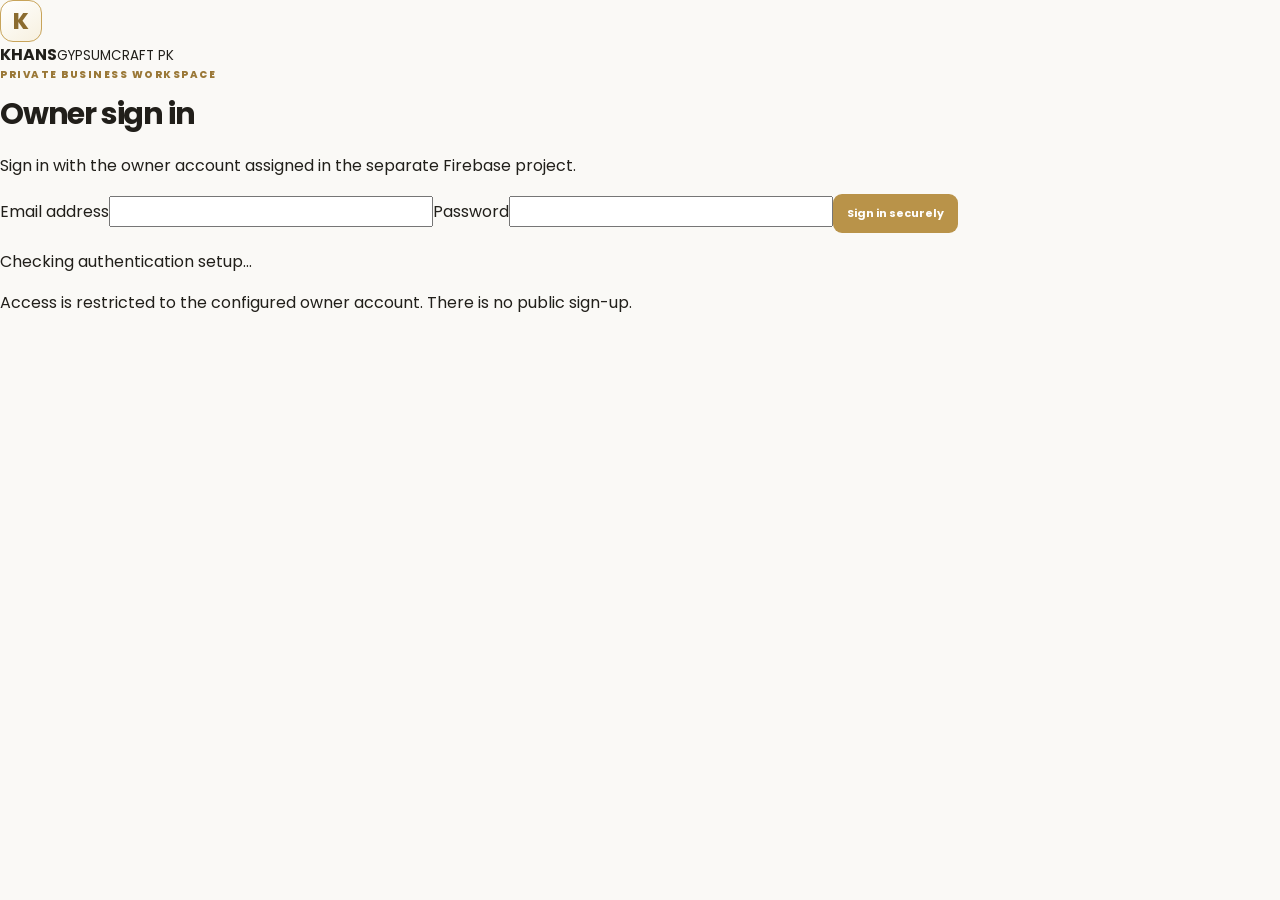
==== commit 9887fbe4: "Add owner-only sign-in gate to software preview" ====
--- a/website-software/index.html
+++ b/website-software/index.html
@@ -6,6 +6,10 @@
 <title>KHANS GYPSUMCRAFT PK — Business Software</title><link rel="manifest" href="./manifest.json"><link rel="stylesheet" href="./styles.css">
 </head>
 <body>
+<section id="authGate" class="auth-gate" aria-labelledby="authTitle">
+  <div class="auth-card"><div class="auth-brand"><span class="brand-mark">K</span><span><strong>KHANS</strong><small>GYPSUMCRAFT PK</small></span></div><p class="eyebrow">PRIVATE BUSINESS WORKSPACE</p><h1 id="authTitle">Owner sign in</h1><p class="auth-copy">Sign in with the owner account assigned in the separate Firebase project.</p><form id="ownerLoginForm"><label>Email address<input id="ownerEmail" type="email" autocomplete="username" required></label><label>Password<input id="ownerPassword" type="password" autocomplete="current-password" required></label><button class="button primary auth-submit" type="submit">Sign in securely</button></form><p id="authMessage" class="auth-message" role="status">Checking authentication setup…</p><p class="auth-foot">Access is restricted to the configured owner account. There is no public sign-up.</p></div>
+</section>
+<div id="appRoot" hidden>
 <div class="app-shell">
 <aside class="sidebar" id="sidebar">
 <a class="brand" href="./index.html"><span class="brand-mark">K</span><span><strong>KHANS</strong><small>GYPSUMCRAFT PK</small></span></a>
@@ -40,5 +44,6 @@
 <div id="pageBody"></div>
 <footer class="page-footer">KHANS GYPSUMCRAFT PK · Separate Business Software · Development Preview</footer>
 </section></main></div>
+</div>
 <div class="modal-backdrop" id="modalBackdrop" hidden><section class="modal" role="dialog" aria-modal="true" aria-labelledby="modalTitle"><div class="modal-head"><h2 id="modalTitle">Add record</h2><button class="icon-button" id="closeModal" aria-label="Close">×</button></div><form id="recordForm"><div id="formFields" class="form-grid"></div><div class="form-actions"><button type="button" class="button secondary" id="cancelModal">Cancel</button><button type="submit" class="button primary">Save record</button></div></form></section></div>
-<script src="./app.js"></script><script>if("serviceWorker" in navigator && location.protocol!=="file:"){window.addEventListener("load",()=>navigator.serviceWorker.register("./sw.js").catch(()=>{}));}</script></body></html>+<script src="./app.js"></script><script type="module" src="./firebase-auth.js"></script><script>if("serviceWorker" in navigator && location.protocol!=="file:"){window.addEventListener("load",()=>navigator.serviceWorker.register("./sw.js").catch(()=>{}));}</script></body></html>
